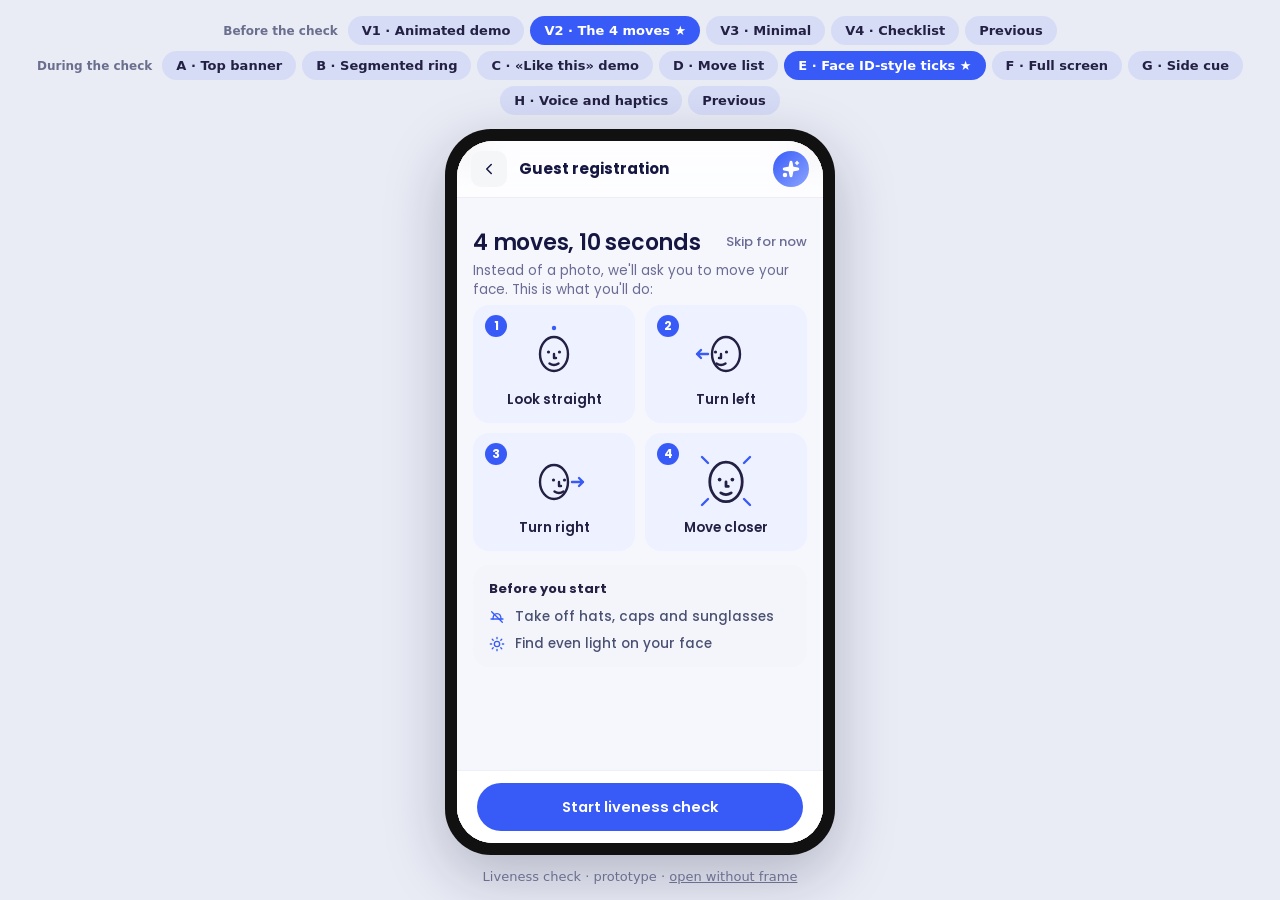
==== index.html @ a01fbd11 "Liveness check prototype: V2 prep + E Face ID-style ticks, flow ends at checking screen Co-Authored-" ====
<!doctype html>
<html lang="en"><head><meta charset="utf-8"><meta name="viewport" content="width=device-width,initial-scale=1">
<title>Liveness check</title>
<style>
:root{--bg:#e9ebf5;--ink:#232044;--mut:#6b6f8e}
@media (prefers-color-scheme:dark){:root:not([data-theme="light"]){--bg:#15162a;--ink:#eceefe;--mut:#9aa0c4}}
:root[data-theme="dark"]{--bg:#15162a;--ink:#eceefe;--mut:#9aa0c4}
html,body{margin:0;height:100%;background:var(--bg);font-family:Poppins,system-ui,sans-serif;color:var(--ink)}
body{display:flex;flex-direction:column;align-items:center;justify-content:center;gap:14px;padding:16px;box-sizing:border-box}
.ph{width:390px;height:844px;max-width:100%;max-height:calc(100dvh - 150px);border-radius:46px;padding:12px;background:#111;box-shadow:0 20px 60px rgba(20,22,60,.25);box-sizing:border-box}
.ph iframe{width:100%;height:100%;border:0;border-radius:36px;background:#fff;display:block}
p{margin:0;font-size:13px;color:var(--mut)}
a{color:inherit}
.rows{display:flex;flex-direction:column;gap:6px;align-items:center}
.sw>span{font-size:12px;font-weight:600;color:var(--mut);align-self:center;margin-right:4px}
.sw{display:flex;align-items:center;flex-wrap:wrap;justify-content:center;gap:6px;max-width:100%}
.sw button{border:0;border-radius:99px;padding:8px 14px;background:rgba(56,91,248,.1);color:var(--ink);font:600 13px/1 Poppins,system-ui,sans-serif;cursor:pointer}
.sw button[aria-pressed="true"]{background:#385bf8;color:#fff}
.sw button:focus-visible{outline:2px solid #385bf8;outline-offset:2px}
@media(max-width:430px){body{padding:8px 0 0;gap:8px}.ph{width:100%;height:calc(100dvh - 90px);max-height:none;border-radius:0;padding:0;box-shadow:none}.ph iframe{border-radius:0}p{display:none}}
</style></head><body>
<div class="rows"><nav class="sw" data-k="pv" aria-label="Before the check"><span>Before the check</span><button data-v="1">V1 · Animated demo</button><button data-v="2">V2 · The 4 moves ★</button><button data-v="3">V3 · Minimal</button><button data-v="4">V4 · Checklist</button><button data-v="0">Previous</button></nav>
<nav class="sw" data-k="lv" aria-label="During the check"><span>During the check</span><button data-v="1">A · Top banner</button><button data-v="2">B · Segmented ring</button><button data-v="3">C · «Like this» demo</button><button data-v="4">D · Move list</button><button data-v="5">E · Face ID-style ticks ★</button><button data-v="6">F · Full screen</button><button data-v="7">G · Side cue</button><button data-v="8">H · Voice and haptics</button><button data-v="0">Previous</button></nav></div>
<div class="ph"><iframe id="f" src="about:blank" title="Liveness check" allow="camera"></iframe></div>
<p>Liveness check · prototype · <a id="raw" href="screens/liveness.html">open without frame</a></p>
<script>
(function(){
  var st = { pv: '2', lv: '5' }; try { st.pv = localStorage.getItem('lp-v2') || '2'; st.lv = localStorage.getItem('lp-lv2') || '5'; } catch (e) {}   /* elegidas: V2 + E (12-nov-2026) */
  var qs = new URLSearchParams(location.search); if (qs.get('v')) st.pv = qs.get('v'); if (qs.get('lv')) st.lv = qs.get('lv');
  var f = document.getElementById('f'), raw = document.getElementById('raw');
  function load(cam){ var u = 'screens/liveness.html?pv=' + st.pv + '&lv=' + st.lv + (cam ? '&go=cam' : ''); f.src = u; raw.href = u;
    document.querySelectorAll('.sw').forEach(function(n){ var k = n.dataset.k; n.querySelectorAll('button').forEach(function(b){ b.setAttribute('aria-pressed', String(b.dataset.v === st[k])); }); });
    try { localStorage.setItem('lp-v2', st.pv); localStorage.setItem('lp-lv2', st.lv); } catch (e) {} }
  document.querySelectorAll('.sw').forEach(function(n){ n.addEventListener('click', function(e){ var b = e.target.closest('button'); if (!b) return; st[n.dataset.k] = b.dataset.v; load(n.dataset.k === 'lv'); }); });
  load(qs.get('go') === 'cam');
})();
</script>
</body></html>
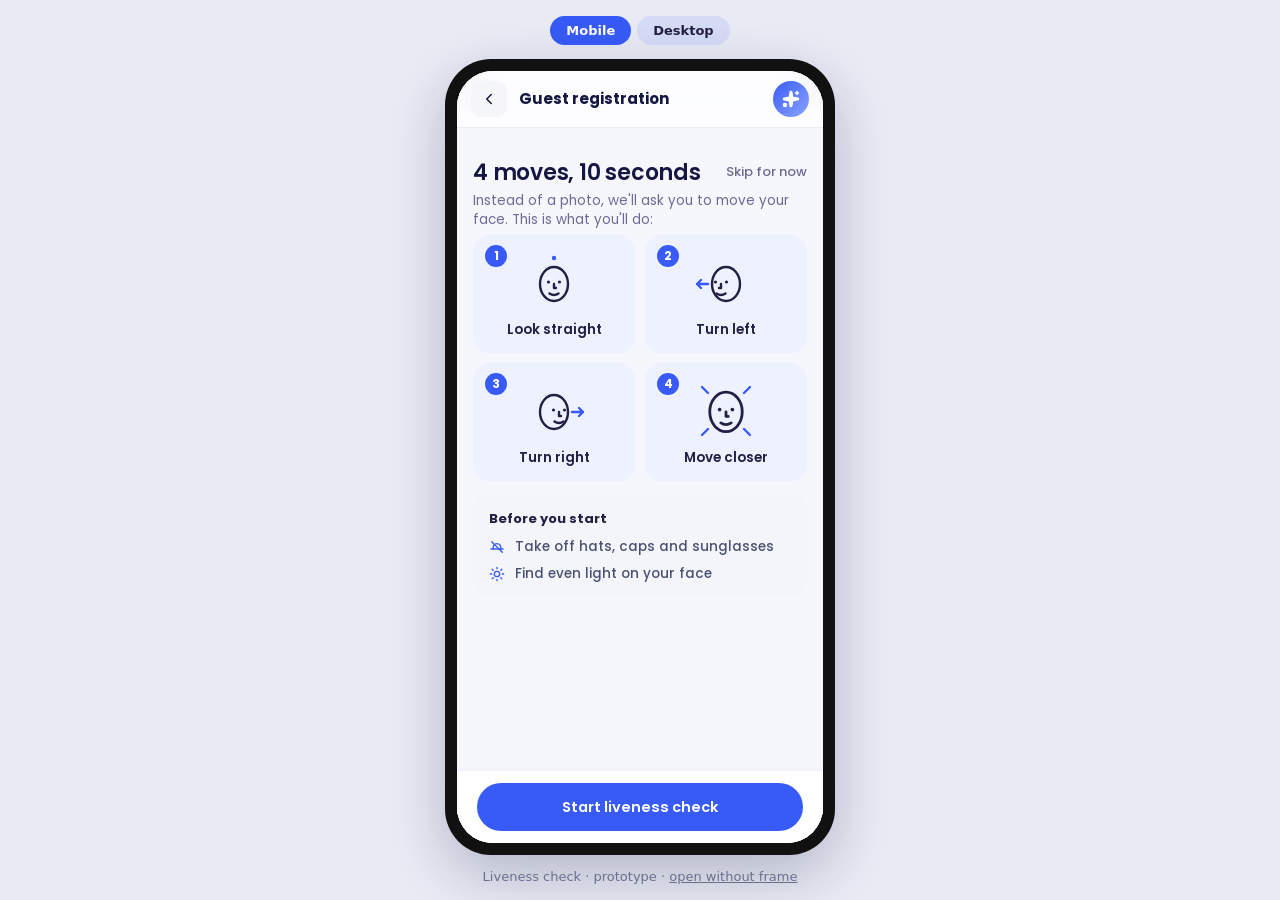
==== commit d2b8c53d: "Remove version selector, add Mobile/Desktop views and fix desktop layout Co-Authored-By: Claude Opus" ====
--- a/index.html
+++ b/index.html
@@ -2,37 +2,51 @@
 <html lang="en"><head><meta charset="utf-8"><meta name="viewport" content="width=device-width,initial-scale=1">
 <title>Liveness check</title>
 <style>
-:root{--bg:#e9ebf5;--ink:#232044;--mut:#6b6f8e}
+:root{--bg:#e9ebf5;--ink:#232044;--mut:#6b6f8e;--chip:rgba(56,91,248,.1)}
 @media (prefers-color-scheme:dark){:root:not([data-theme="light"]){--bg:#15162a;--ink:#eceefe;--mut:#9aa0c4}}
 :root[data-theme="dark"]{--bg:#15162a;--ink:#eceefe;--mut:#9aa0c4}
 html,body{margin:0;height:100%;background:var(--bg);font-family:Poppins,system-ui,sans-serif;color:var(--ink)}
-body{display:flex;flex-direction:column;align-items:center;justify-content:center;gap:14px;padding:16px;box-sizing:border-box}
-.ph{width:390px;height:844px;max-width:100%;max-height:calc(100dvh - 150px);border-radius:46px;padding:12px;background:#111;box-shadow:0 20px 60px rgba(20,22,60,.25);box-sizing:border-box}
-.ph iframe{width:100%;height:100%;border:0;border-radius:36px;background:#fff;display:block}
-p{margin:0;font-size:13px;color:var(--mut)}
-a{color:inherit}
-.rows{display:flex;flex-direction:column;gap:6px;align-items:center}
-.sw>span{font-size:12px;font-weight:600;color:var(--mut);align-self:center;margin-right:4px}
-.sw{display:flex;align-items:center;flex-wrap:wrap;justify-content:center;gap:6px;max-width:100%}
-.sw button{border:0;border-radius:99px;padding:8px 14px;background:rgba(56,91,248,.1);color:var(--ink);font:600 13px/1 Poppins,system-ui,sans-serif;cursor:pointer}
+body{display:flex;flex-direction:column;align-items:center;gap:14px;padding:16px;box-sizing:border-box;overflow:hidden}
+.sw{display:flex;gap:6px;flex:none}
+.sw button{border:0;border-radius:99px;padding:8px 16px;background:var(--chip);color:var(--ink);font:600 13px/1 Poppins,system-ui,sans-serif;cursor:pointer}
 .sw button[aria-pressed="true"]{background:#385bf8;color:#fff}
 .sw button:focus-visible{outline:2px solid #385bf8;outline-offset:2px}
-@media(max-width:430px){body{padding:8px 0 0;gap:8px}.ph{width:100%;height:calc(100dvh - 90px);max-height:none;border-radius:0;padding:0;box-shadow:none}.ph iframe{border-radius:0}p{display:none}}
+.stage{flex:1;min-height:0;width:100%;display:flex;align-items:center;justify-content:center}
+.ph{width:390px;height:844px;max-width:100%;max-height:100%;border-radius:46px;padding:12px;background:#111;box-shadow:0 20px 60px rgba(20,22,60,.25);box-sizing:border-box}
+.ph iframe{width:100%;height:100%;border:0;border-radius:36px;background:#fff;display:block}
+.dk{position:relative;border-radius:14px;overflow:hidden;background:#fff;box-shadow:0 20px 60px rgba(20,22,60,.25)}
+.dk-bar{height:34px;display:flex;align-items:center;gap:7px;padding:0 14px;background:#ececf3}
+.dk-bar i{width:11px;height:11px;border-radius:50%;background:#d3d5e2}
+.dk-vp{position:relative;overflow:hidden}
+.dk-vp iframe{position:absolute;left:0;top:0;width:1280px;height:800px;border:0;transform-origin:0 0;background:#fff}
+p{margin:0;font-size:13px;color:var(--mut);flex:none}
+a{color:inherit}
+[hidden]{display:none!important}
+@media(max-width:430px){body{padding:8px 0 0;gap:8px}.ph{width:100%;height:100%;border-radius:0;padding:0;box-shadow:none}.ph iframe{border-radius:0}p,.sw{display:none}}
 </style></head><body>
-<div class="rows"><nav class="sw" data-k="pv" aria-label="Before the check"><span>Before the check</span><button data-v="1">V1 · Animated demo</button><button data-v="2">V2 · The 4 moves ★</button><button data-v="3">V3 · Minimal</button><button data-v="4">V4 · Checklist</button><button data-v="0">Previous</button></nav>
-<nav class="sw" data-k="lv" aria-label="During the check"><span>During the check</span><button data-v="1">A · Top banner</button><button data-v="2">B · Segmented ring</button><button data-v="3">C · «Like this» demo</button><button data-v="4">D · Move list</button><button data-v="5">E · Face ID-style ticks ★</button><button data-v="6">F · Full screen</button><button data-v="7">G · Side cue</button><button data-v="8">H · Voice and haptics</button><button data-v="0">Previous</button></nav></div>
-<div class="ph"><iframe id="f" src="about:blank" title="Liveness check" allow="camera"></iframe></div>
+<nav class="sw" aria-label="View"><button data-v="m">Mobile</button><button data-v="d">Desktop</button></nav>
+<div class="stage">
+  <div class="ph" id="ph"><iframe id="fm" title="Liveness check · mobile" allow="camera"></iframe></div>
+  <div class="dk" id="dk" hidden><div class="dk-bar" aria-hidden="true"><i></i><i></i><i></i></div><div class="dk-vp" id="vp"><iframe id="fd" title="Liveness check · desktop" allow="camera"></iframe></div></div>
+</div>
 <p>Liveness check · prototype · <a id="raw" href="screens/liveness.html">open without frame</a></p>
 <script>
 (function(){
-  var st = { pv: '2', lv: '5' }; try { st.pv = localStorage.getItem('lp-v2') || '2'; st.lv = localStorage.getItem('lp-lv2') || '5'; } catch (e) {}   /* elegidas: V2 + E (12-nov-2026) */
-  var qs = new URLSearchParams(location.search); if (qs.get('v')) st.pv = qs.get('v'); if (qs.get('lv')) st.lv = qs.get('lv');
-  var f = document.getElementById('f'), raw = document.getElementById('raw');
-  function load(cam){ var u = 'screens/liveness.html?pv=' + st.pv + '&lv=' + st.lv + (cam ? '&go=cam' : ''); f.src = u; raw.href = u;
-    document.querySelectorAll('.sw').forEach(function(n){ var k = n.dataset.k; n.querySelectorAll('button').forEach(function(b){ b.setAttribute('aria-pressed', String(b.dataset.v === st[k])); }); });
-    try { localStorage.setItem('lp-v2', st.pv); localStorage.setItem('lp-lv2', st.lv); } catch (e) {} }
-  document.querySelectorAll('.sw').forEach(function(n){ n.addEventListener('click', function(e){ var b = e.target.closest('button'); if (!b) return; st[n.dataset.k] = b.dataset.v; load(n.dataset.k === 'lv'); }); });
-  load(qs.get('go') === 'cam');
+  var SRC = 'screens/liveness.html', v = 'm';
+  try { v = localStorage.getItem('lc-view') || 'm'; } catch (e) {}
+  var q = new URLSearchParams(location.search).get('view'); if (q === 'm' || q === 'd') v = q;
+  var ph = document.getElementById('ph'), dk = document.getElementById('dk'), vp = document.getElementById('vp'), fm = document.getElementById('fm'), fd = document.getElementById('fd'), st = document.querySelector('.stage');
+  function fit(){ if (dk.hidden) return; var W = st.clientWidth, H = st.clientHeight - 34, k = Math.min(W / 1280, H / 800, 1); vp.style.width = Math.round(1280 * k) + 'px'; vp.style.height = Math.round(800 * k) + 'px'; fd.style.transform = 'scale(' + k + ')'; }
+  function show(){
+    ph.hidden = v !== 'm'; dk.hidden = v !== 'd';
+    if (v === 'm') { fd.src = 'about:blank'; fm.src = SRC; } else { fm.src = 'about:blank'; fd.src = SRC; fit(); }
+    document.querySelectorAll('.sw button').forEach(function(b){ b.setAttribute('aria-pressed', String(b.dataset.v === v)); });
+    try { localStorage.setItem('lc-view', v); } catch (e) {}
+  }
+  document.querySelector('.sw').addEventListener('click', function(e){ var b = e.target.closest('button'); if (!b || b.dataset.v === v) return; v = b.dataset.v; show(); });
+  window.addEventListener('resize', fit);
+  if (window.matchMedia('(max-width:430px)').matches) v = 'm';
+  show();
 })();
 </script>
 </body></html>
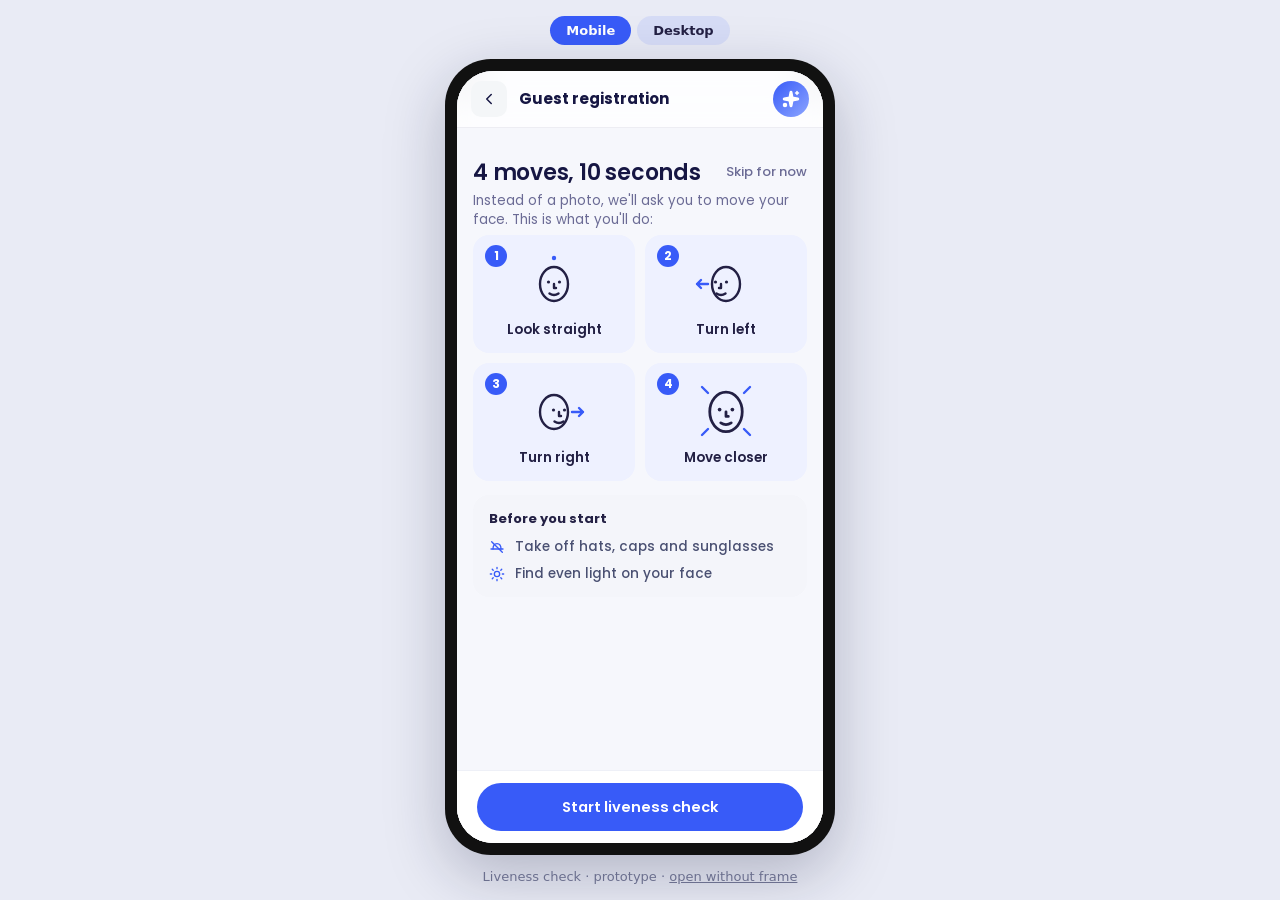
==== commit afd38cad: "Load the latest screen version in the frame Co-Authored-By: Claude Opus 5.5 <noreply@anthropic.com>" ====
--- a/index.html
+++ b/index.html
@@ -32,7 +32,7 @@
 <p>Liveness check · prototype · <a id="raw" href="screens/liveness.html">open without frame</a></p>
 <script>
 (function(){
-  var SRC = 'screens/liveness.html', v = 'm';
+  var SRC = 'screens/liveness.html?v=2', v = 'm';
   try { v = localStorage.getItem('lc-view') || 'm'; } catch (e) {}
   var q = new URLSearchParams(location.search).get('view'); if (q === 'm' || q === 'd') v = q;
   var ph = document.getElementById('ph'), dk = document.getElementById('dk'), vp = document.getElementById('vp'), fm = document.getElementById('fm'), fd = document.getElementById('fd'), st = document.querySelector('.stage');
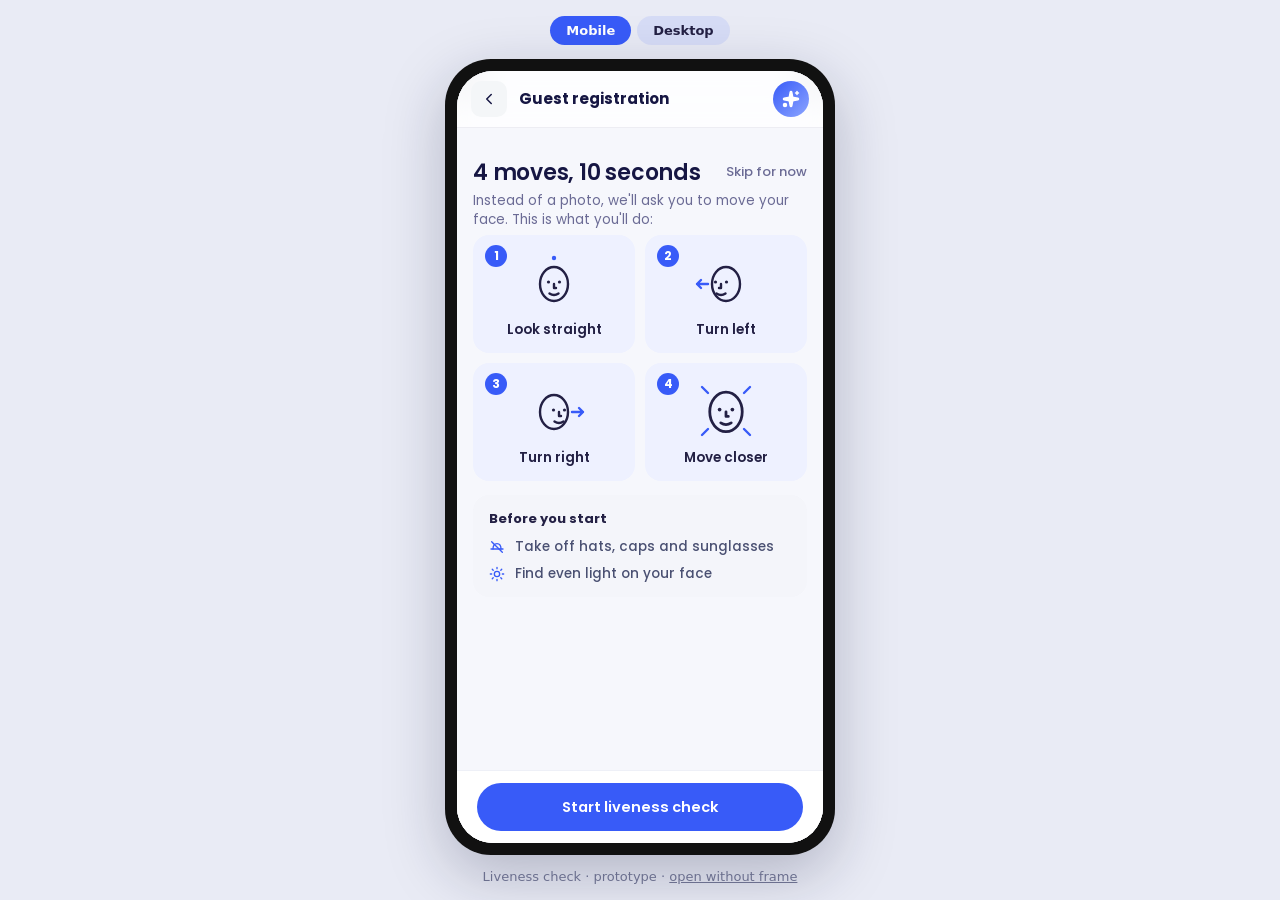
==== commit 96812a7a: "Desktop: 4 moves in one row, tighter spacing, full-width camera like the other steps Co-Authored-By:" ====
--- a/index.html
+++ b/index.html
@@ -32,7 +32,7 @@
 <p>Liveness check · prototype · <a id="raw" href="screens/liveness.html">open without frame</a></p>
 <script>
 (function(){
-  var SRC = 'screens/liveness.html?v=2', v = 'm';
+  var SRC = 'screens/liveness.html?v=3', v = 'm';
   try { v = localStorage.getItem('lc-view') || 'm'; } catch (e) {}
   var q = new URLSearchParams(location.search).get('view'); if (q === 'm' || q === 'd') v = q;
   var ph = document.getElementById('ph'), dk = document.getElementById('dk'), vp = document.getElementById('vp'), fm = document.getElementById('fm'), fd = document.getElementById('fd'), st = document.querySelector('.stage');
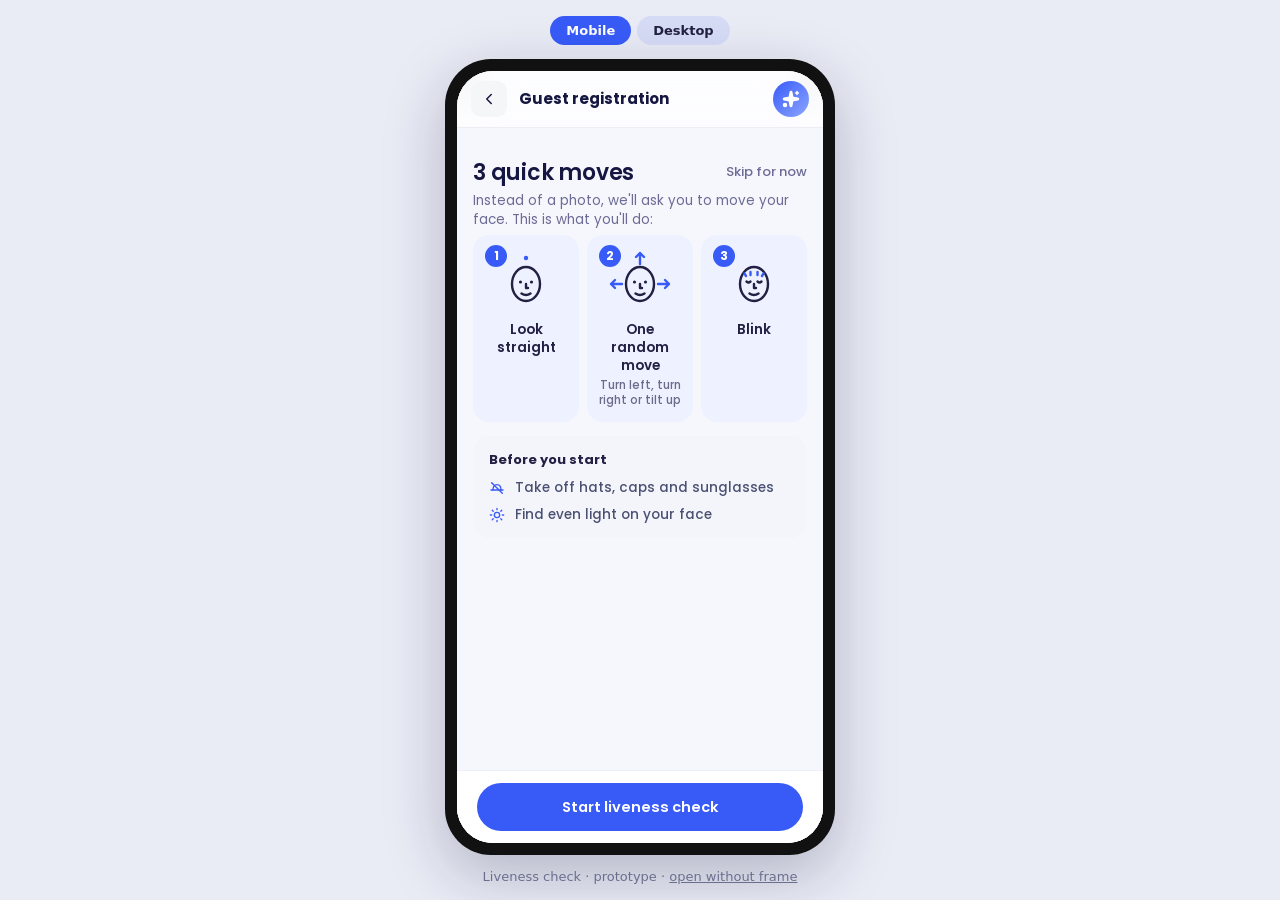
==== commit 95b36fe7: "Liveness: 3 moves like production (straight, one random move, blink); no duration copy Co-Authored-B" ====
--- a/index.html
+++ b/index.html
@@ -32,7 +32,7 @@
 <p>Liveness check · prototype · <a id="raw" href="screens/liveness.html">open without frame</a></p>
 <script>
 (function(){
-  var SRC = 'screens/liveness.html?v=3', v = 'm';
+  var SRC = 'screens/liveness.html?v=4', v = 'm';
   try { v = localStorage.getItem('lc-view') || 'm'; } catch (e) {}
   var q = new URLSearchParams(location.search).get('view'); if (q === 'm' || q === 'd') v = q;
   var ph = document.getElementById('ph'), dk = document.getElementById('dk'), vp = document.getElementById('vp'), fm = document.getElementById('fm'), fd = document.getElementById('fd'), st = document.querySelector('.stage');
